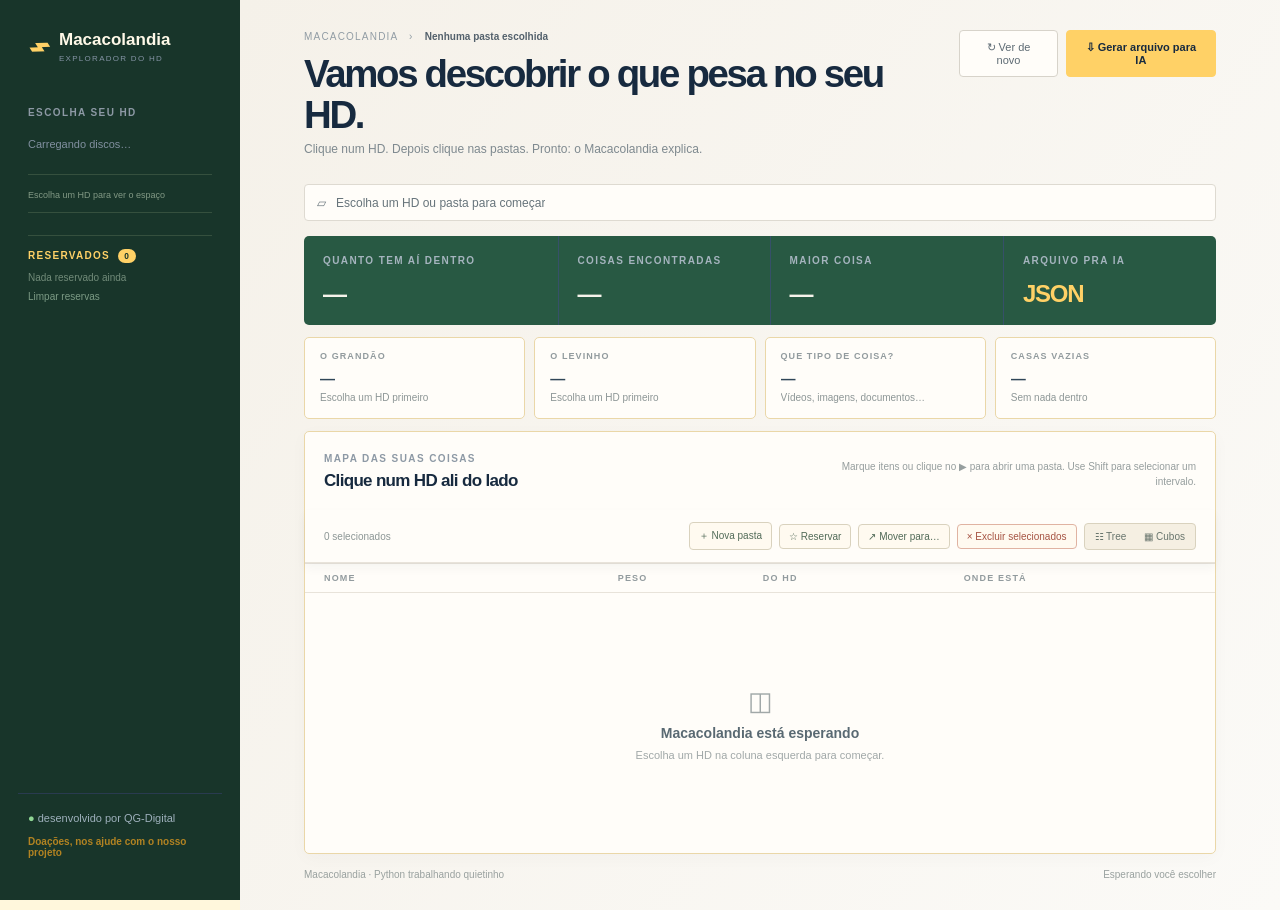
==== index.html @ 70b85501 "Atualiza Macacolandia" ====
<!doctype html><html lang="pt-BR"><head><meta charset="UTF-8"><meta name="viewport" content="width=device-width,initial-scale=1"><title>Macacolandia — Explorador do HD</title><link rel="stylesheet" href="desktop.css"><script src="https://sdk.mercadopago.com/js/v2"></script></head><body><div class="shell"><aside><div class="brand"><div class="mark">⌁</div><div><b>Macacolandia</b><small>EXPLORADOR DO HD</small></div></div><div class="eyebrow">ESCOLHA SEU HD</div><div id="drives" class="drives"><span class="muted">Carregando discos…</span></div><div id="diskInfo" class="disk-info"><small>Escolha um HD para ver o espaço</small></div><div class="reserved"><div class="reserved-title">RESERVADOS <small id="reservedCount">0</small></div><div id="reservedList" class="reserved-list"><small>Nada reservado ainda</small></div><button class="clear-reserved" onclick="clearReserved()">Limpar reservas</button></div><div class="aside-foot"><span>●</span> desenvolvido por QG-Digital<br><button class="donate-link" onclick="openDonation()">Doações, nos ajude com o nosso projeto</button></div></aside><main><header><div><div class="crumb">MACACOLANDIA　›　<b id="rootName">Nenhuma pasta escolhida</b></div><h1>Vamos descobrir o que pesa no seu HD.</h1><p class="sub">Clique num HD. Depois clique nas pastas. Pronto: o Macacolandia explica.</p></div><div class="actions"><button class="secondary" onclick="scanCurrent()">↻ Ver de novo</button><button class="primary" onclick="exportJson()">⇩ Gerar arquivo para IA</button></div></header><div class="path"><span>▱</span><span id="currentPath">Escolha um HD ou pasta para começar</span></div><div id="status" class="status hidden"></div><section class="summary"><div><label>QUANTO TEM AÍ DENTRO</label><strong id="total">—</strong></div><div><label>COISAS ENCONTRADAS</label><strong id="count">—</strong></div><div><label>MAIOR COISA</label><strong id="largest">—</strong></div><div><label>ARQUIVO PRA IA</label><strong class="json">JSON</strong></div></section><section id="insights" class="insights"><div><span>O GRANDÃO</span><b id="heaviest">—</b><small id="heavyText">Escolha um HD primeiro</small></div><div><span>O LEVINHO</span><b id="lightest">—</b><small id="lightText">Escolha um HD primeiro</small></div><div><span>QUE TIPO DE COISA?</span><b id="fileTypes">—</b><small id="typeText">Vídeos, imagens, documentos…</small></div><div><span>CASAS VAZIAS</span><b id="emptyFolders">—</b><small>Sem nada dentro</small></div></section><section class="panel tree-panel"><div class="panel-head"><div><label>MAPA DAS SUAS COISAS</label><h2 id="treeTitle">Clique num HD ali do lado</h2></div><div class="hint">Marque itens ou clique no ▶ para abrir uma pasta. Use Shift para selecionar um intervalo.</div></div><div class="file-actions"><span id="selectedText">0 selecionados</span><button onclick="createFolder()">＋ Nova pasta</button><button onclick="reserveSelected()">☆ Reservar</button><button onclick="moveSelected()">↗ Mover para…</button><button class="danger" onclick="deleteSelected()">× Excluir selecionados</button><div class="view-toggle" role="group" aria-label="Tipo de visão"><button id="viewTree" class="view-btn" onclick="setViewMode('tree')">☷ Tree</button><button id="viewCubes" class="view-btn" onclick="setViewMode('cubes')">▦ Cubos</button></div></div><div id="treeHead" class="tree-head"><span>NOME</span><span>PESO</span><span>DO HD</span><span>ONDE ESTÁ</span></div><div id="tree" class="tree"><div class="empty">◫<b>Macacolandia está esperando</b><span>Escolha um HD na coluna esquerda para começar.</span></div></div></section><footer><span>Macacolandia · Python trabalhando quietinho</span><span id="scanInfo">Esperando você escolher</span></footer></main></div><div id="preview" class="preview hidden"><div class="preview-box"><button class="close" onclick="closePreview()">×</button><span id="previewKind" class="eyebrow">PRÉVIA</span><h2 id="previewTitle">Arquivo</h2><div id="previewBody"></div></div></div><div id="folderModal" class="modal hidden" role="dialog" aria-modal="true" aria-labelledby="folderModalTitle"><div class="modal-box"><button class="close" onclick="closeFolderModal()">×</button><span class="eyebrow">NOVA PASTA</span><h2 id="folderModalTitle">Criar subpasta</h2><p id="folderModalText">Escolha um nome para a nova pasta.</p><label class="modal-label" for="folderName">Nome da pasta</label><input id="folderName" class="modal-input" type="text" maxlength="120" placeholder="Ex.: Projetos" autocomplete="off"><div class="modal-actions"><button class="secondary" onclick="closeFolderModal()">Cancelar</button><button class="primary" onclick="submitCreateFolder()">Criar pasta</button></div></div></div><div id="confirmModal" class="modal hidden" role="dialog" aria-modal="true" aria-labelledby="confirmModalTitle"><div class="modal-box"><button class="close" onclick="resolveConfirmation(false)">×</button><span id="confirmModalEyebrow" class="eyebrow">CONFIRMAÇÃO</span><h2 id="confirmModalTitle">Confirmar ação</h2><p id="confirmModalText"></p><div class="modal-actions"><button class="secondary" onclick="resolveConfirmation(false)">Cancelar</button><button id="confirmModalOk" class="primary" onclick="resolveConfirmation(true)">Confirmar</button></div></div></div><div id="donationModal" class="modal hidden" role="dialog" aria-modal="true" aria-labelledby="donationTitle"><div class="modal-box donation-box"><button class="close" onclick="closeDonation()">×</button><span class="eyebrow">APOIE O PROJETO</span><h2 id="donationTitle">Ajude o Macacolandia a continuar</h2><p class="donation-intro">Escolha um valor e um método. O pagamento é processado pelo servidor externo de pagamentos.</p><label class="modal-label" for="donationAmount">Valor da doação</label><div class="money-input"><span>R$</span><input id="donationAmount" class="modal-input" type="number" min="1" step="0.01" value="10.00"></div><div class="donation-tabs"><button id="donationPixTab" class="view-btn active" onclick="setDonationMethod('pix')">Pix</button><button id="donationCardTab" class="view-btn" onclick="setDonationMethod('card')">Cartão de crédito</button></div><div id="donationPixPanel"><button class="primary wide" onclick="generateDonationPix()">Gerar QR Code Pix</button><div id="pixResult" class="donation-result hidden"></div></div><div id="donationCardPanel" class="hidden"><form id="donation-card-form" class="donation-card-form"><div class="mp-card-field"><label>Número do cartão</label><div id="donation-card-number" class="mp-card-input"></div></div><div class="mp-card-row"><div class="mp-card-field"><label>Validade</label><div id="donation-card-expiration" class="mp-card-input"></div><small class="mp-card-helper">MM/AA</small></div><div class="mp-card-field"><label>CVV</label><div id="donation-card-cvv" class="mp-card-input"></div></div></div><div class="mp-card-field"><label>Nome impresso no cartão</label><input id="donation-card-name" class="modal-input" placeholder="Nome completo" autocomplete="cc-name"></div><div class="mp-card-field"><label>CPF ou CNPJ</label><input id="donation-card-document" class="modal-input" placeholder="Somente números" inputmode="numeric" autocomplete="off"></div><div class="mp-card-field"><label>E-mail para confirmação</label><input id="donation-card-email" class="modal-input" type="email" placeholder="seu@email.com" autocomplete="email"></div><div class="donation-technical-fields" aria-hidden="true"><select id="donation-card-issuer"><option value=""></option></select><select id="donation-card-installments"><option value="1">1x</option></select><select id="donation-card-identification-type"><option value="CPF">CPF</option><option value="CNPJ">CNPJ</option></select></div><p class="donation-note">Pagamento à vista em 1x. O cartão é tokenizado pelo Mercado Pago; o Macacolandia não salva número nem CVV.</p><button class="primary wide" type="submit">Pagar com cartão</button></form></div><div id="donationStatus" class="donation-status hidden"></div></div></div><script src="desktop.js"></script></body></html>
---- desktop.css ----
*{box-sizing:border-box}html{scroll-behavior:smooth}body{margin:0;background:#fff7dc;color:#172a3f;font-family:Verdana,Geneva,sans-serif;font-size:12px}button,input{font:inherit}.shell{display:flex;min-height:100vh;align-items:flex-start}aside{position:sticky;top:0;width:240px;flex:0 0 240px;height:100vh;max-height:100vh;overflow:auto;background:#18352a;color:#fff9e8;padding:27px 18px;display:flex;flex-direction:column;scrollbar-width:thin;scrollbar-color:#416a50 #18352a}.brand{display:flex;align-items:center;gap:11px;padding:0 10px 40px}.mark{font:700 34px Georgia;color:#ffd166;transform:rotate(-32deg)}.brand b{display:block;font:700 17px Verdana,Geneva,sans-serif}.brand small{color:#8594a5;font-size:8px;letter-spacing:.16em}.eyebrow,label{font-size:10px;letter-spacing:.14em;font-weight:700;color:#8d99a5}.eyebrow{padding:0 10px 10px}.drives{display:flex;flex-direction:column;gap:3px}.drive{border:0;background:transparent;color:#c4ced6;text-align:left;padding:11px 10px;border-radius:5px;display:flex;gap:10px;align-items:center;cursor:pointer;font-size:12px}.drive-loading,.drive-error{padding:12px 10px;color:#a9b8ad;font-size:11px;line-height:1.55;display:flex;gap:8px;align-items:flex-start}.drive-loading small{display:block;color:#738d7d;font-size:10px}.drive-error{display:block;color:#e5b79d}.drive-error button{display:block;margin-top:8px;border:1px solid #617562;background:transparent;color:#ffd166;padding:6px 8px;border-radius:4px;font-size:10px;cursor:pointer}.drive-error button:hover{background:#2f6d4d}.drive:hover,.drive.active{background:#2f6d4d;color:#fff}.drive.active{box-shadow:inset 3px 0 #ffd166}.drive b{display:block}.drive small{display:block;color:#8493a3;font-size:10px;margin-top:2px}.pick{margin:15px 10px;border:1px solid #506277;background:transparent;color:#e6ebed;padding:9px;border-radius:4px;cursor:pointer;font-size:11px}.disk-info{margin:14px 10px 0;padding:12px 0;border-top:1px solid #35503e;border-bottom:1px solid #35503e;color:#b9cbb9;font-size:10px}.disk-name{color:#ffd166;font-weight:700;overflow:hidden;text-overflow:ellipsis;white-space:nowrap}.banana-status{font-size:16px;margin:9px 0 8px;white-space:nowrap}.banana-status b{font-size:10px;color:#dbe9d7;margin-left:4px}.disk-grid{display:grid;grid-template-columns:repeat(3,1fr);gap:6px}.disk-grid b{display:block;color:#fff9e8;font-size:11px}.disk-grid small,.disk-info>small{display:block;color:#829985;font-size:9px;margin-top:3px}.disk-bar{height:4px;background:#294634;margin-top:9px}.disk-bar i{display:block;height:100%;background:#e07a5f}.risk{background:#fff0ec!important;box-shadow:inset 4px 0 #cf5c4c}.risk-badge{background:#cf5c4c;color:#fff;padding:3px 5px;border-radius:3px;font-size:8px;font-weight:700;letter-spacing:.04em;margin-left:5px;flex:none}.github-btn{border:1px solid #e1b1a5;background:#fff7f4;color:#a54d40;border-radius:3px;font-size:8px;padding:3px 5px;margin-left:3px;cursor:pointer}.github-btn:hover{background:#f9dcd4}.reserved{margin:22px 10px 0;border-top:1px solid #35503e;padding-top:14px}.reserved-title{color:#ffd166;font-size:10px;font-weight:700;letter-spacing:.13em}.reserved-title small{background:#ffd166;color:#18352a;border-radius:10px;padding:2px 6px;margin-left:4px}.reserved-list{margin-top:9px;max-height:180px;overflow:auto}.reserved-list>small{color:#718b79;font-size:10px}.reserved-item{display:flex;align-items:center;gap:6px;padding:7px 0;color:#d5e1d5;font-size:10px}.reserved-item b{min-width:0;overflow:hidden;text-overflow:ellipsis;white-space:nowrap;font-weight:500}.reserved-item button{margin-left:auto;background:transparent;border:0;color:#9cb49f;cursor:pointer}.clear-reserved{margin-top:7px;background:transparent;border:0;color:#7c9b85;font-size:10px;cursor:pointer;padding:0}.clear-reserved:hover{color:#ffd166}.pick:hover{border-color:#ffd166;color:#ffd166}.muted{padding:10px;color:#8190a0;font-size:11px}.aside-foot{margin-top:auto;border-top:1px solid #293b50;padding:15px 10px;color:#9eb0bc;font-size:11px;line-height:1.7}.aside-foot span{color:#8fd694}.aside-foot small{color:#66798e}main{flex:1;min-width:0;padding:30px 5vw;background:linear-gradient(125deg,#f5f1e9,#fbfaf7);min-height:100vh}header{display:flex;justify-content:space-between;gap:25px;align-items:flex-start}.crumb{color:#929da5;font-size:10px;letter-spacing:.12em}.crumb b{color:#53616c;letter-spacing:0}h1,h2,h3,strong{font-family:Verdana,Geneva,sans-serif}h1{font-size:clamp(27px,3vw,40px);letter-spacing:-.06em;line-height:1.06;margin:10px 0 7px}.sub{margin:0;color:#7e898f;font-size:12px}.actions{display:flex;gap:8px}.primary,.secondary{padding:10px 14px;border-radius:4px;border:1px solid #d7d3ca;font-size:11px;cursor:pointer}.primary{background:#ffd166;border-color:#ffd166;color:#172a3f;font-weight:700}.secondary{background:#fffdf9;color:#5d6a73}.primary:hover{background:#ffc85c}.path{height:37px;display:flex;align-items:center;gap:10px;background:#fffdf9;border:1px solid #dedad1;border-radius:4px;margin:28px 0 15px;padding:0 12px;color:#67747b;font-size:12px;white-space:nowrap;overflow:hidden}.path span:nth-child(2){overflow:hidden;text-overflow:ellipsis}.status{background:#e6f0ed;color:#3e6c66;border:1px solid #cbe0d9;padding:8px 11px;font-size:11px;margin-bottom:12px}.hidden{display:none!important}.status.error{background:#f8e8e1;color:#8c5045}.loader{width:22px;height:22px;border:2px solid #d9e1de;border-top-color:#c99125;border-radius:50%;animation:spin .8s linear infinite}.loader.mini{display:inline-block;width:12px;height:12px;border-width:2px;vertical-align:-2px}@keyframes spin{to{transform:rotate(360deg)}}.child-loading{padding:9px 19px;border-bottom:1px solid #eeeae3;color:#8c9698;font-size:11px;background:#fcfaf5}.child-empty{padding:8px 19px;color:#a0a7a6;font-size:10px;border-bottom:1px solid #eeeae3}.summary{display:grid;grid-template-columns:1.2fr 1fr 1.1fr 1fr;background:#285943;color:#f6f3eb;border-radius:5px;margin-bottom:12px}.summary>div{padding:17px 19px;border-right:1px solid #365069}.summary>div:last-child{border:0}.summary label{color:#a5b4be}.summary strong{display:block;font-size:24px;margin-top:13px;letter-spacing:-.05em}.summary .json{color:#ffd166}.panel{background:#fffdf9;border:1px solid #ead7a8;border-radius:5px;box-shadow:0 4px 18px #1a2b3b07}.tree-panel{overflow:hidden}.panel-head{display:flex;justify-content:space-between;align-items:flex-start;padding:19px}.panel-head h2{font-size:17px;letter-spacing:-.04em;margin:6px 0 0}.hint{font-size:10px;color:#969e9e;margin-top:9px;max-width:360px;text-align:right;line-height:1.45}.tree-head,.tree-row{display:grid;grid-template-columns:1.5fr .7fr 1fr 1.25fr;gap:15px;align-items:center}.tree-head{border-block:1px solid #e8e3da;padding:9px 19px;color:#929b9e;font-size:9px;letter-spacing:.13em;font-weight:700}.tree-row{width:100%;border:0;border-bottom:1px solid #eeeae3;background:transparent;padding:12px 19px;text-align:left;color:#54636e;font-size:11px;cursor:pointer}.tree-row.selected{background:#fff7db;box-shadow:inset 3px 0 #ffd166}.check{accent-color:#2f8a56;width:14px;height:14px;flex:none;cursor:pointer}.file-actions{display:flex;align-items:center;gap:7px;padding:0 19px 12px;border-bottom:1px solid #e8e3da;flex-wrap:wrap}.file-actions>span{margin-right:auto;color:#8c9695;font-size:10px}.file-actions button{border:1px solid #d9d2be;background:#fffaf0;color:#526b58;padding:6px 9px;border-radius:4px;font-size:10px;cursor:pointer}.file-actions button:hover{background:#fff0c2}.file-actions .danger{color:#a65443;border-color:#e0b3a2}.file-actions .danger:hover{background:#f9e2d9}.view-toggle{display:flex;gap:4px;border:1px solid #d9d2be;border-radius:4px;padding:3px;background:#f5efe2}.view-btn{border:0!important;background:transparent!important;color:#68756d!important;padding:4px 7px!important}.view-btn.active{background:#285943!important;color:#fff9e8!important}.tree-row:hover{background:#faf8f3}.tree-name{display:flex;gap:8px;align-items:center;min-width:0}.toggle{width:13px;color:#b28322;font-size:12px}.folder{color:#c99020}.tree-name b{white-space:nowrap;overflow:hidden;text-overflow:ellipsis;color:#304658}.size{font-weight:700;color:#3d5260}.usage{display:flex;align-items:center;gap:8px}.bar{height:5px;flex:1;background:#e8e2d8}.bar i{display:block;height:100%;background:#d2a13c}.usage small{width:34px;color:#8f989b}.path-cell{font-size:10px;color:#9ba2a2;white-space:nowrap;overflow:hidden;text-overflow:ellipsis}.empty{height:260px;display:flex;flex-direction:column;align-items:center;justify-content:center;gap:8px;color:#a1a8a8;font-size:26px}.empty b{font:600 14px Verdana,Geneva,sans-serif;color:#596972}.empty span{font-size:11px}.cube-grid{display:grid;grid-template-columns:repeat(auto-fill,minmax(205px,1fr));gap:12px;padding:16px;background:#fcfaf5}.cube-card{position:relative;min-height:154px;border:1px solid #ead7a8;border-radius:8px;background:#fffdf9;padding:15px;box-shadow:0 4px 10px #1a2b3b08;cursor:pointer;transition:transform .15s ease,box-shadow .15s ease,border-color .15s ease}.cube-card:hover{transform:translateY(-2px);box-shadow:0 8px 18px #1a2b3b16;border-color:#d2a13c}.cube-card.selected{background:#fff7db;border-color:#ffd166;box-shadow:inset 3px 0 #ffd166,0 5px 14px #d2a13c25}.cube-card .check{position:absolute;top:13px;right:13px}.cube-icon{font-size:27px;color:#c99020;margin-bottom:12px}.cube-title{display:block;max-width:calc(100% - 25px);font-weight:700;color:#304658;white-space:nowrap;overflow:hidden;text-overflow:ellipsis}.cube-meta{display:block;color:#8a9698;font-size:10px;margin-top:8px;line-height:1.5}.cube-bar{height:5px;background:#e8e2d8;margin-top:13px}.cube-bar i{display:block;height:100%;background:#d2a13c}.cube-open{position:absolute;right:12px;bottom:11px;color:#b28322;font-size:13px}.cube-children{grid-column:1/-1;display:grid;grid-template-columns:repeat(auto-fill,minmax(180px,1fr));gap:10px;margin:-3px 0 5px 18px;padding:10px 0 0 15px;border-left:2px solid #ead7a8}.cube-children .cube-card{min-height:135px}.cube-loading,.cube-empty{grid-column:1/-1;padding:12px;color:#8c9698;font-size:11px}.risk{background:#fff0ec!important;box-shadow:inset 4px 0 #cf5c4c}.risk-badge{background:#cf5c4c;color:#fff;padding:3px 5px;border-radius:3px;font-size:8px;font-weight:700;letter-spacing:.04em;margin-left:5px;flex:none}.github-btn{border:1px solid #e1b1a5;background:#fff7f4;color:#a54d40;border-radius:3px;font-size:8px;padding:3px 5px;margin-left:3px;cursor:pointer}.github-btn:hover{background:#f9dcd4}footer{display:flex;justify-content:space-between;padding-top:15px;color:#99a19f;font-size:10px}.insights{display:grid;grid-template-columns:repeat(4,1fr);gap:9px;margin-bottom:12px}.insights>div{background:#fffdf9;border:1px solid #ead7a8;border-radius:5px;padding:13px 15px;min-height:82px}.insights span{display:block;color:#929b9e;font-size:9px;letter-spacing:.12em;font-weight:700}.insights b{display:block;font:600 15px Verdana,Geneva,sans-serif;color:#304658;margin-top:9px;white-space:nowrap;overflow:hidden;text-overflow:ellipsis}.insights small{display:block;color:#8d9696;font-size:10px;margin-top:5px;white-space:nowrap;overflow:hidden;text-overflow:ellipsis}.preview{position:fixed;inset:0;background:#18352acc;display:flex;align-items:center;justify-content:center;padding:25px;z-index:10}.preview-box{position:relative;background:#fffdf9;border-radius:6px;max-width:780px;max-height:85vh;overflow:auto;padding:24px;min-width:420px;box-shadow:0 18px 55px #0d1a2b66}.preview-box h2{font-size:20px;margin:7px 0 18px}.preview-box img,.preview-box video{display:block;max-width:700px;max-height:58vh;margin:auto;border-radius:3px;background:#ecedea}.preview-box audio{width:100%;min-width:360px}.close{position:absolute;top:12px;right:14px;border:0;background:transparent;font-size:23px;color:#68747b;cursor:pointer}.preview-note{color:#7d898d;font-size:12px;background:#f2efe8;padding:14px}@media(max-width:800px){aside{width:195px;flex-basis:195px}main{padding-inline:22px}.summary{grid-template-columns:1fr 1fr}.summary>div:nth-child(2){border:0}.summary>div{padding:14px}.actions{flex-direction:column}.tree-head,.tree-row{grid-template-columns:1.5fr .7fr 1fr}.tree-head span:last-child,.path-cell{display:none}}@media(max-width:600px){.shell{display:block}aside{position:relative;top:auto;width:100%;height:auto;max-height:none;padding:15px 18px;display:block}.brand{padding:0}.eyebrow,.drives,.pick,.aside-foot{display:none}main{padding:22px 15px}header{display:block}.actions{margin-top:16px;flex-direction:row;justify-content:flex-end}.summary{grid-template-columns:1fr 1fr}.summary strong{font-size:19px}.summary>div{border:0}.tree-head,.tree-row{grid-template-columns:1.4fr .75fr 1fr;padding-inline:12px}.tree-head{padding-inline:12px}.tree-head span:nth-child(4){display:none}.tree-row .path-cell{display:none}.file-actions{padding-inline:12px}.file-actions>span{width:100%;margin-right:0}.view-toggle{margin-left:auto}.panel-head{display:block;padding:14px}.hint{text-align:left;margin-top:10px}.cube-grid{grid-template-columns:1fr;padding:12px}.cube-children{margin-left:8px}.preview-box{min-width:0;width:100%}footer{line-height:1.6;display:block}}

.modal{position:fixed;inset:0;z-index:20;display:flex;align-items:center;justify-content:center;padding:24px;background:#18352acc}.modal-box{position:relative;width:min(460px,100%);padding:28px;background:#fffdf9;border:1px solid #ead7a8;border-radius:8px;box-shadow:0 18px 55px #0d1a2b66}.modal-box h2{margin:7px 0 9px;font-size:21px;color:#304658}.modal-box p{margin:0 0 20px;color:#7d898d;font-size:11px;line-height:1.55}.modal-label{display:block;margin:0 0 7px;color:#53616c;font-size:10px;letter-spacing:.08em}.modal-input{width:100%;height:40px;padding:0 11px;border:1px solid #d9d2be;border-radius:5px;background:#fffaf0;color:#304658;outline:0}.modal-input:focus{border-color:#c99020;box-shadow:0 0 0 3px #ffd16644}.modal-actions{display:flex;justify-content:flex-end;gap:8px;margin-top:22px}.text-preview{max-width:700px;max-height:58vh;overflow:auto;margin:0;padding:16px;border:1px solid #e8e3da;border-radius:5px;background:#182a2a;color:#e8f1e8;font:12px/1.6 Consolas,Monaco,'Courier New',monospace;white-space:pre-wrap;overflow-wrap:anywhere}.text-preview code{font:inherit;color:inherit}@media(max-width:600px){.modal{padding:15px}.modal-box{padding:22px}.text-preview{max-height:62vh;font-size:11px}}

/* Na visão Cubos, cada item expandido ocupa um cartão próprio no mesmo grid. */
.cube-card-wrap{display:contents}.cube-children{display:contents;margin:0;padding:0;border:0}.cube-children .cube-card{min-height:154px}.cube-loading,.cube-empty{grid-column:1/-1;padding:14px 6px;margin:0;color:#8c9698;font-size:11px}

.cube-thumb{display:block;width:100%;height:82px;object-fit:cover;border-radius:5px;background:#eef0e9;margin-bottom:12px}.cube-thumb.thumb-failed{display:none}.cube-card:has(.cube-thumb){padding-top:10px}.cube-card:has(.cube-thumb) .cube-title{margin-top:0}

/* Ações sempre acessíveis durante a rolagem e destinos destacados no arrastar. */
.tree-panel{overflow:visible}.file-actions{position:sticky;top:0;z-index:8;background:#fffdf9;padding-top:12px;box-shadow:0 5px 10px #1a2b3b0b}.tree-row.drag-over,.cube-card.drag-over,.reserved-item.drag-over{background:#e7f2e8!important;outline:2px dashed #4e9560;outline-offset:-2px}.tree-row[draggable="true"],.cube-card[draggable="true"],.reserved-item[draggable="true"]{cursor:grab}.tree-row[draggable="true"]:active,.cube-card[draggable="true"]:active,.reserved-item[draggable="true"]:active{cursor:grabbing}.reserved-folder{border-radius:4px;padding-inline:5px}.reserved-folder.drag-over{color:#fff9e8;background:#2f6d4d!important}
@media(max-width:600px){.file-actions{top:0}}

.modal .danger{background:#cf5c4c;border-color:#cf5c4c;color:#fff}.modal .danger:hover{background:#b94c3d}

.donate-link{display:block;border:0;background:transparent;color:#b28322;font:600 10px Verdana,Geneva,sans-serif;text-align:left;padding:8px 0 0;cursor:pointer}.donate-link:hover{text-decoration:underline;color:#8d6616}.donation-box{width:min(520px,100%);max-height:88vh;overflow:auto}.donation-intro,.donation-note{color:#718087;font-size:11px;line-height:1.6}.donation-tabs{display:flex;gap:8px;margin:18px 0 14px}.donation-tabs .view-btn{flex:1}.money-input{display:flex;align-items:center;gap:8px}.money-input>span{font-weight:700;color:#304658}.money-input .modal-input{flex:1}.wide{width:100%;margin-top:12px}.donation-result{display:flex;flex-direction:column;align-items:center;gap:9px;margin-top:16px;padding:14px;background:#f3f6ef;border:1px solid #cfdcc7;border-radius:6px;color:#46644a;font-size:11px;text-align:center}.pix-qr{width:190px;height:190px;object-fit:contain;background:white;padding:8px;border-radius:4px}.donation-result textarea{width:100%;min-height:72px;resize:vertical;border:1px solid #d8dfd5;border-radius:4px;padding:8px;color:#536269;background:#fff;font:10px monospace}.donation-status{margin-top:12px;padding:9px 11px;border-radius:4px;background:#edf4e9;color:#4c704f;font-size:11px}.donation-status.error{background:#fff0ec;color:#a64d40}.empty-folder{animation:empty-folder-glow 1.8s ease-in-out infinite alternate}.cube-card.empty-folder{border-color:#e5b849;box-shadow:0 0 0 2px #f4d77c55,0 7px 18px #d2a13c45}.tree-row.empty-folder{background:#fff8dc;box-shadow:inset 4px 0 #e5b849,0 0 12px #e5b84933}@keyframes empty-folder-glow{from{filter:brightness(1)}to{filter:brightness(1.07)}}

.donation-card-form{display:flex;flex-direction:column;gap:10px}.donation-card-form .mp-card-field{display:flex;flex-direction:column;gap:5px}.donation-card-form .mp-card-field label{color:#596972;font-size:10px;font-weight:700}.donation-card-form .mp-card-input,.donation-card-form input.modal-input{min-height:40px;border:1px solid #d8dfd5;border-radius:4px;background:#fff;padding:10px;color:#304658;font:12px Verdana,Geneva,sans-serif;box-sizing:border-box}.donation-card-form .mp-card-input{padding:0;display:flex;align-items:center}.donation-card-form .mp-card-row{display:grid;grid-template-columns:1fr 1fr;gap:10px}.donation-card-form .mp-card-helper{color:#899395;font-size:9px}.donation-technical-fields{position:absolute;width:1px;height:1px;overflow:hidden;opacity:0;pointer-events:none}.donation-card-form input:focus{outline:2px solid #e5c56b;outline-offset:1px}@media(max-width:600px){.donation-card-form .mp-card-row{grid-template-columns:1fr}}

/* Checkout compacto: os campos não ocupam espaço excessivo no modal. */
.donation-box{width:min(440px,calc(100vw - 34px))}.donation-card-form{max-width:360px;margin:0 auto}.donation-card-form .mp-card-input{height:34px;min-height:34px}.donation-card-form .mp-card-number-field,.donation-card-form .mp-card-number-field .mp-card-input{max-width:300px}.donation-card-form .mp-card-row{grid-template-columns:150px 96px;max-width:260px}.donation-card-form .mp-card-row .mp-card-input{width:100%}.donation-card-form input.modal-input{min-height:36px;padding:8px;font-size:11px}
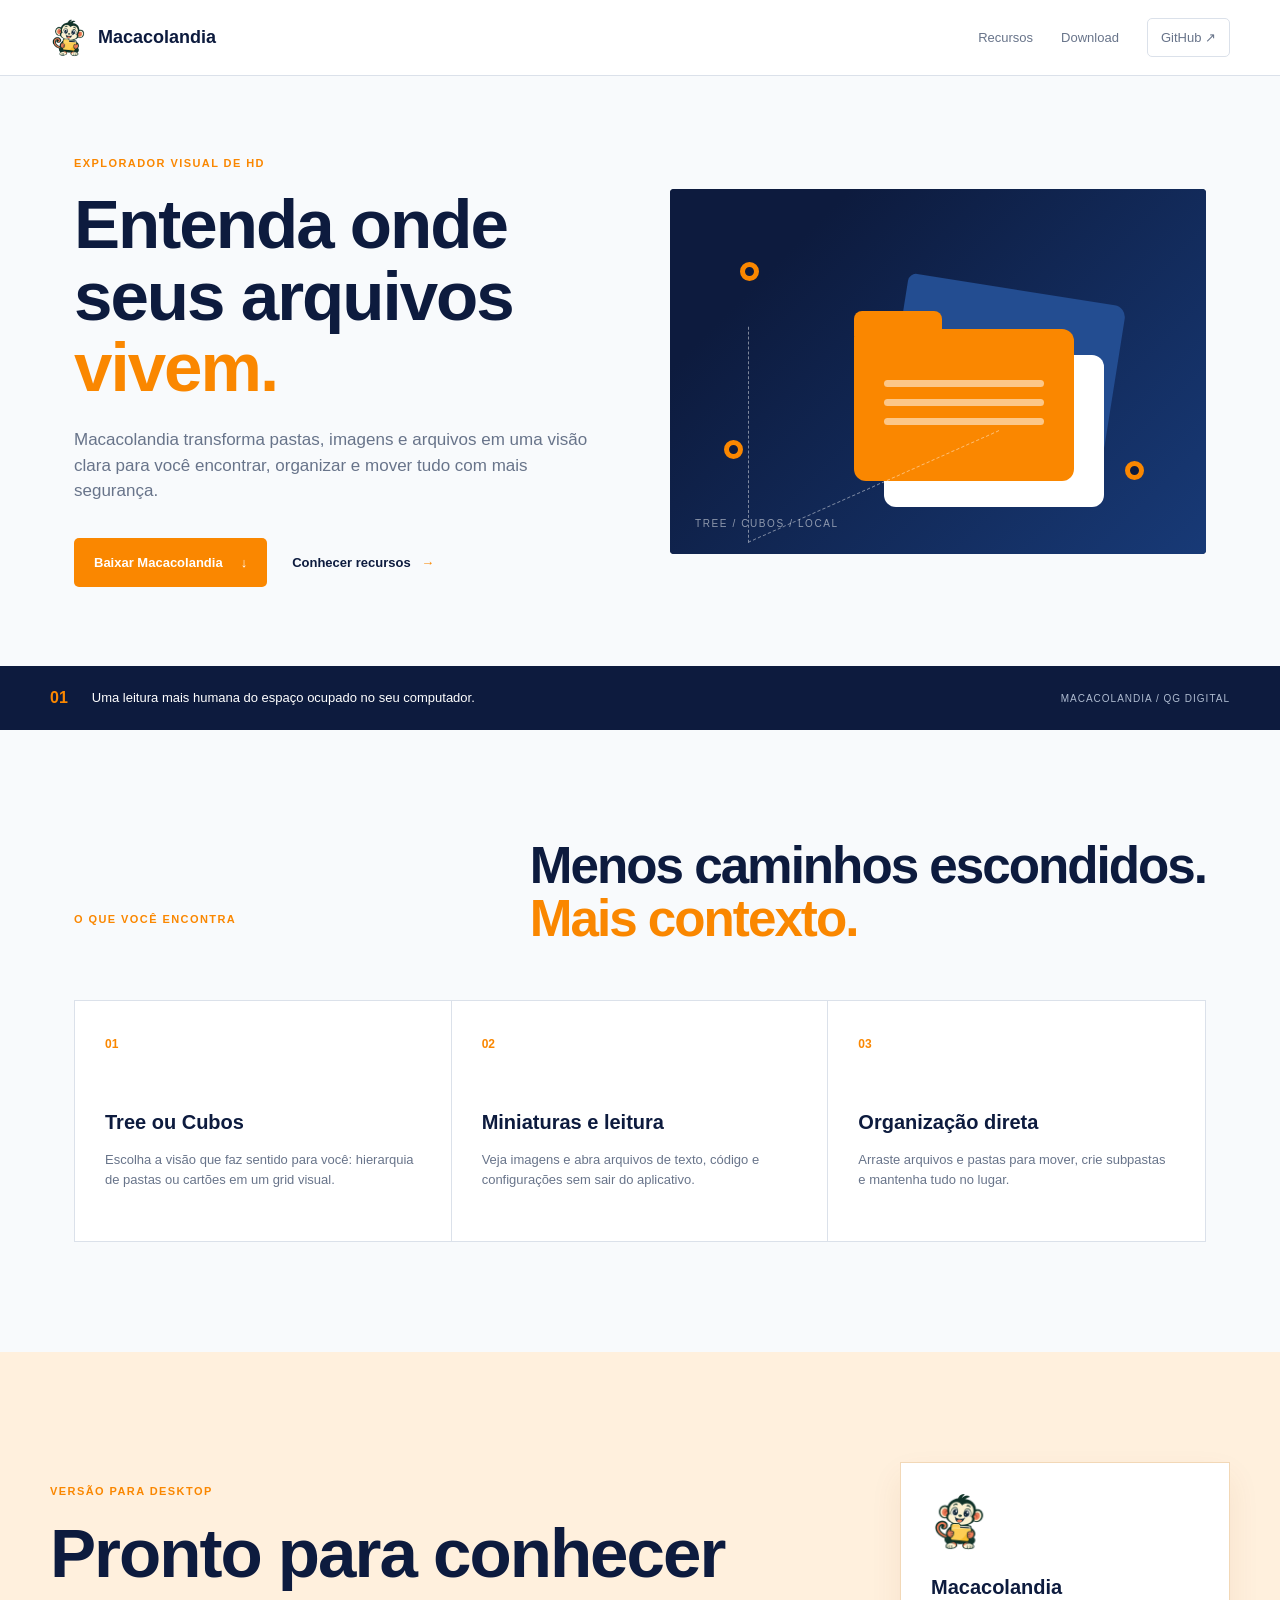
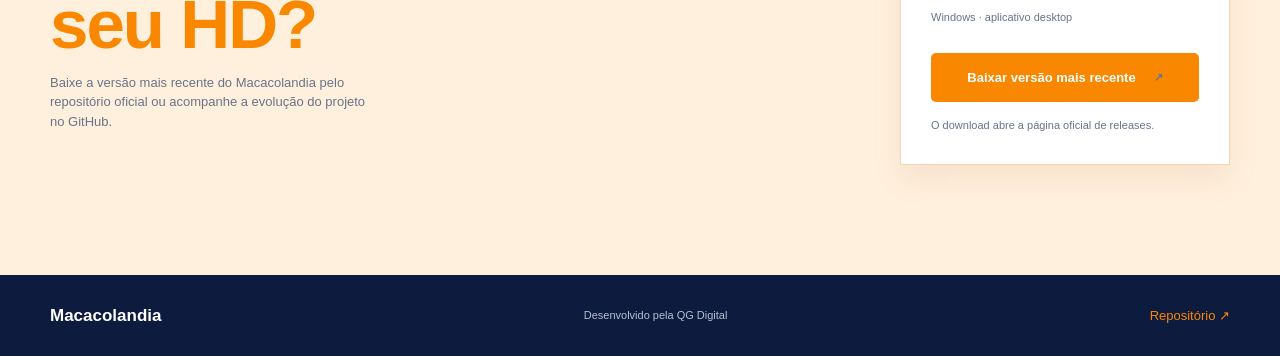
==== commit 81a59c4c: "Publica landing page e download" ====
--- a/index.html
+++ b/index.html
@@ -1 +1,38 @@
-<!doctype html><html lang="pt-BR"><head><meta charset="UTF-8"><meta name="viewport" content="width=device-width,initial-scale=1"><title>Macacolandia — Explorador do HD</title><link rel="stylesheet" href="desktop.css"><script src="https://sdk.mercadopago.com/js/v2"></script></head><body><div class="shell"><aside><div class="brand"><div class="mark">⌁</div><div><b>Macacolandia</b><small>EXPLORADOR DO HD</small></div></div><div class="eyebrow">ESCOLHA SEU HD</div><div id="drives" class="drives"><span class="muted">Carregando discos…</span></div><div id="diskInfo" class="disk-info"><small>Escolha um HD para ver o espaço</small></div><div class="reserved"><div class="reserved-title">RESERVADOS <small id="reservedCount">0</small></div><div id="reservedList" class="reserved-list"><small>Nada reservado ainda</small></div><button class="clear-reserved" onclick="clearReserved()">Limpar reservas</button></div><div class="aside-foot"><span>●</span> desenvolvido por QG-Digital<br><button class="donate-link" onclick="openDonation()">Doações, nos ajude com o nosso projeto</button></div></aside><main><header><div><div class="crumb">MACACOLANDIA　›　<b id="rootName">Nenhuma pasta escolhida</b></div><h1>Vamos descobrir o que pesa no seu HD.</h1><p class="sub">Clique num HD. Depois clique nas pastas. Pronto: o Macacolandia explica.</p></div><div class="actions"><button class="secondary" onclick="scanCurrent()">↻ Ver de novo</button><button class="primary" onclick="exportJson()">⇩ Gerar arquivo para IA</button></div></header><div class="path"><span>▱</span><span id="currentPath">Escolha um HD ou pasta para começar</span></div><div id="status" class="status hidden"></div><section class="summary"><div><label>QUANTO TEM AÍ DENTRO</label><strong id="total">—</strong></div><div><label>COISAS ENCONTRADAS</label><strong id="count">—</strong></div><div><label>MAIOR COISA</label><strong id="largest">—</strong></div><div><label>ARQUIVO PRA IA</label><strong class="json">JSON</strong></div></section><section id="insights" class="insights"><div><span>O GRANDÃO</span><b id="heaviest">—</b><small id="heavyText">Escolha um HD primeiro</small></div><div><span>O LEVINHO</span><b id="lightest">—</b><small id="lightText">Escolha um HD primeiro</small></div><div><span>QUE TIPO DE COISA?</span><b id="fileTypes">—</b><small id="typeText">Vídeos, imagens, documentos…</small></div><div><span>CASAS VAZIAS</span><b id="emptyFolders">—</b><small>Sem nada dentro</small></div></section><section class="panel tree-panel"><div class="panel-head"><div><label>MAPA DAS SUAS COISAS</label><h2 id="treeTitle">Clique num HD ali do lado</h2></div><div class="hint">Marque itens ou clique no ▶ para abrir uma pasta. Use Shift para selecionar um intervalo.</div></div><div class="file-actions"><span id="selectedText">0 selecionados</span><button onclick="createFolder()">＋ Nova pasta</button><button onclick="reserveSelected()">☆ Reservar</button><button onclick="moveSelected()">↗ Mover para…</button><button class="danger" onclick="deleteSelected()">× Excluir selecionados</button><div class="view-toggle" role="group" aria-label="Tipo de visão"><button id="viewTree" class="view-btn" onclick="setViewMode('tree')">☷ Tree</button><button id="viewCubes" class="view-btn" onclick="setViewMode('cubes')">▦ Cubos</button></div></div><div id="treeHead" class="tree-head"><span>NOME</span><span>PESO</span><span>DO HD</span><span>ONDE ESTÁ</span></div><div id="tree" class="tree"><div class="empty">◫<b>Macacolandia está esperando</b><span>Escolha um HD na coluna esquerda para começar.</span></div></div></section><footer><span>Macacolandia · Python trabalhando quietinho</span><span id="scanInfo">Esperando você escolher</span></footer></main></div><div id="preview" class="preview hidden"><div class="preview-box"><button class="close" onclick="closePreview()">×</button><span id="previewKind" class="eyebrow">PRÉVIA</span><h2 id="previewTitle">Arquivo</h2><div id="previewBody"></div></div></div><div id="folderModal" class="modal hidden" role="dialog" aria-modal="true" aria-labelledby="folderModalTitle"><div class="modal-box"><button class="close" onclick="closeFolderModal()">×</button><span class="eyebrow">NOVA PASTA</span><h2 id="folderModalTitle">Criar subpasta</h2><p id="folderModalText">Escolha um nome para a nova pasta.</p><label class="modal-label" for="folderName">Nome da pasta</label><input id="folderName" class="modal-input" type="text" maxlength="120" placeholder="Ex.: Projetos" autocomplete="off"><div class="modal-actions"><button class="secondary" onclick="closeFolderModal()">Cancelar</button><button class="primary" onclick="submitCreateFolder()">Criar pasta</button></div></div></div><div id="confirmModal" class="modal hidden" role="dialog" aria-modal="true" aria-labelledby="confirmModalTitle"><div class="modal-box"><button class="close" onclick="resolveConfirmation(false)">×</button><span id="confirmModalEyebrow" class="eyebrow">CONFIRMAÇÃO</span><h2 id="confirmModalTitle">Confirmar ação</h2><p id="confirmModalText"></p><div class="modal-actions"><button class="secondary" onclick="resolveConfirmation(false)">Cancelar</button><button id="confirmModalOk" class="primary" onclick="resolveConfirmation(true)">Confirmar</button></div></div></div><div id="donationModal" class="modal hidden" role="dialog" aria-modal="true" aria-labelledby="donationTitle"><div class="modal-box donation-box"><button class="close" onclick="closeDonation()">×</button><span class="eyebrow">APOIE O PROJETO</span><h2 id="donationTitle">Ajude o Macacolandia a continuar</h2><p class="donation-intro">Escolha um valor e um método. O pagamento é processado pelo servidor externo de pagamentos.</p><label class="modal-label" for="donationAmount">Valor da doação</label><div class="money-input"><span>R$</span><input id="donationAmount" class="modal-input" type="number" min="1" step="0.01" value="10.00"></div><div class="donation-tabs"><button id="donationPixTab" class="view-btn active" onclick="setDonationMethod('pix')">Pix</button><button id="donationCardTab" class="view-btn" onclick="setDonationMethod('card')">Cartão de crédito</button></div><div id="donationPixPanel"><button class="primary wide" onclick="generateDonationPix()">Gerar QR Code Pix</button><div id="pixResult" class="donation-result hidden"></div></div><div id="donationCardPanel" class="hidden"><form id="donation-card-form" class="donation-card-form"><div class="mp-card-field"><label>Número do cartão</label><div id="donation-card-number" class="mp-card-input"></div></div><div class="mp-card-row"><div class="mp-card-field"><label>Validade</label><div id="donation-card-expiration" class="mp-card-input"></div><small class="mp-card-helper">MM/AA</small></div><div class="mp-card-field"><label>CVV</label><div id="donation-card-cvv" class="mp-card-input"></div></div></div><div class="mp-card-field"><label>Nome impresso no cartão</label><input id="donation-card-name" class="modal-input" placeholder="Nome completo" autocomplete="cc-name"></div><div class="mp-card-field"><label>CPF ou CNPJ</label><input id="donation-card-document" class="modal-input" placeholder="Somente números" inputmode="numeric" autocomplete="off"></div><div class="mp-card-field"><label>E-mail para confirmação</label><input id="donation-card-email" class="modal-input" type="email" placeholder="seu@email.com" autocomplete="email"></div><div class="donation-technical-fields" aria-hidden="true"><select id="donation-card-issuer"><option value=""></option></select><select id="donation-card-installments"><option value="1">1x</option></select><select id="donation-card-identification-type"><option value="CPF">CPF</option><option value="CNPJ">CNPJ</option></select></div><p class="donation-note">Pagamento à vista em 1x. O cartão é tokenizado pelo Mercado Pago; o Macacolandia não salva número nem CVV.</p><button class="primary wide" type="submit">Pagar com cartão</button></form></div><div id="donationStatus" class="donation-status hidden"></div></div></div><script src="desktop.js"></script></body></html>
+<!doctype html>
+<html lang="pt-BR">
+<head>
+  <meta charset="UTF-8">
+  <meta name="viewport" content="width=device-width, initial-scale=1.0">
+  <meta name="description" content="Macacolandia: um explorador visual para organizar arquivos e pastas do seu HD.">
+  <title>Macacolandia — Explorador visual de arquivos</title>
+  <link rel="stylesheet" href="./style.css">
+  <link rel="icon" type="image/x-icon" href="./macacolandia-logo.ico">
+</head>
+<body>
+  <header class="topbar">
+    <a class="brand" href="#inicio" aria-label="Macacolandia início"><img class="brand-logo" src="./macacolandia-logo.png" alt=""><span>Macacolandia</span></a>
+    <nav aria-label="Navegação principal"><a href="#recursos">Recursos</a><a href="#download">Download</a><a class="nav-button" href="https://github.com/QG-Digital/Macacolandia" target="_blank" rel="noreferrer">GitHub ↗</a></nav>
+  </header>
+
+  <main id="inicio">
+    <section class="hero">
+      <div class="hero-copy">
+        <p class="eyebrow">EXPLORADOR VISUAL DE HD</p>
+        <h1>Entenda onde seus arquivos <em>vivem.</em></h1>
+        <p class="intro">Macacolandia transforma pastas, imagens e arquivos em uma visão clara para você encontrar, organizar e mover tudo com mais segurança.</p>
+        <div class="hero-actions"><a class="button primary" href="#download">Baixar Macacolandia <span>↓</span></a><a class="text-link" href="#recursos">Conhecer recursos <span>→</span></a></div>
+      </div>
+      <div class="hero-art" aria-hidden="true"><div class="folder folder-back"></div><div class="folder folder-main"><span class="folder-tab"></span><div class="folder-lines"><i></i><i></i><i></i></div></div><div class="node node-one"></div><div class="node node-two"></div><div class="node node-three"></div><div class="art-caption">TREE / CUBOS / LOCAL</div></div>
+    </section>
+
+    <section class="quick-note"><span>01</span><p>Uma leitura mais humana do espaço ocupado no seu computador.</p><span>MACACOLANDIA / QG DIGITAL</span></section>
+
+    <section id="recursos" class="features section-wrap"><div class="section-heading"><p class="eyebrow">O QUE VOCÊ ENCONTRA</p><h2>Menos caminhos escondidos.<br><em>Mais contexto.</em></h2></div><div class="feature-grid"><article><span class="feature-number">01</span><h3>Tree ou Cubos</h3><p>Escolha a visão que faz sentido para você: hierarquia de pastas ou cartões em um grid visual.</p></article><article><span class="feature-number">02</span><h3>Miniaturas e leitura</h3><p>Veja imagens e abra arquivos de texto, código e configurações sem sair do aplicativo.</p></article><article><span class="feature-number">03</span><h3>Organização direta</h3><p>Arraste arquivos e pastas para mover, crie subpastas e mantenha tudo no lugar.</p></article></div></section>
+
+    <section id="download" class="download section-wrap"><div><p class="eyebrow">VERSÃO PARA DESKTOP</p><h2>Pronto para conhecer<br><em>seu HD?</em></h2><p class="download-copy">Baixe a versão mais recente do Macacolandia pelo repositório oficial ou acompanhe a evolução do projeto no GitHub.</p></div><div class="download-card"><img class="download-icon" src="./macacolandia-logo.png" alt=""><strong>Macacolandia</strong><span>Windows · aplicativo desktop</span><a class="button primary full" href="https://github.com/QG-Digital/Macacolandia/releases/latest" target="_blank" rel="noreferrer">Baixar versão mais recente <span>↗</span></a><small>O download abre a página oficial de releases.</small></div></section>
+  </main>
+
+  <footer><span class="brand-footer">Macacolandia</span><span>Desenvolvido pela QG Digital</span><a href="https://github.com/QG-Digital/Macacolandia" target="_blank" rel="noreferrer">Repositório ↗</a></footer>
+  <script src="./script.js"></script>
+</body>
+</html>
--- a/style.css
+++ b/style.css
@@ -0,0 +1,4 @@
+/* Macacolandia site · landing page simples para download. Paleta: azul-marinho, laranja e branco. */
+:root{--navy:#0d1b3e;--navy-2:#152b58;--orange:#fa8700;--orange-soft:#fff0dd;--ink:#111d35;--muted:#68748a;--line:#dbe1ea;--white:#fff;--max:1180px}*{box-sizing:border-box}html{scroll-behavior:smooth}body{margin:0;background:#f8fafc;color:var(--ink);font-family:Verdana,Arial,sans-serif;line-height:1.5}.topbar{height:76px;display:flex;align-items:center;justify-content:space-between;padding:0 max(24px,calc((100% - var(--max))/2));background:var(--white);border-bottom:1px solid var(--line);position:sticky;top:0;z-index:5}.brand,.topbar nav,footer{display:flex;align-items:center}.brand{gap:10px;text-decoration:none;color:var(--navy);font-weight:700;font-size:18px}.brand-mark,.download-icon{display:grid;place-items:center;background:var(--orange);color:#fff;font-weight:800}.brand-mark{width:32px;height:32px;border-radius:8px}.topbar nav{gap:28px}.topbar nav a,footer a{color:var(--muted);font-size:13px;text-decoration:none}.topbar nav a:hover,footer a:hover{color:var(--orange)}.nav-button{border:1px solid var(--line);padding:9px 13px;border-radius:5px}.hero{max-width:var(--max);min-height:590px;margin:0 auto;display:grid;grid-template-columns:1fr 1fr;gap:60px;align-items:center;padding:75px 24px}.eyebrow{margin:0 0 18px;color:var(--orange);font-size:11px;font-weight:700;letter-spacing:.13em}.hero h1,.section-heading h2,.download h2{margin:0;color:var(--navy);font-size:clamp(42px,5.4vw,72px);letter-spacing:-2px;line-height:1.03}.hero h1 em,.section-heading h2 em,.download h2 em{font-style:normal;color:var(--orange)}.intro{max-width:535px;margin:24px 0 0;color:var(--muted);font-size:17px}.hero-actions{display:flex;align-items:center;gap:25px;margin-top:34px}.button{display:inline-flex;align-items:center;justify-content:center;gap:18px;padding:15px 20px;border-radius:5px;text-decoration:none;font-weight:700;font-size:13px;transition:transform .18s,box-shadow .18s}.button:hover{transform:translateY(-2px);box-shadow:0 8px 20px #0d1b3e20}.primary{background:var(--orange);color:#fff}.text-link{color:var(--navy);font-weight:700;font-size:13px;text-decoration:none}.text-link span{color:var(--orange);margin-left:7px}.hero-art{min-height:365px;position:relative;background:var(--navy);overflow:hidden;border-radius:4px}.hero-art:before{content:"";position:absolute;inset:0;background:linear-gradient(135deg,#0d1b3e 20%,#183b79);opacity:.96}.folder{position:absolute;width:220px;height:152px;border-radius:8px 12px 12px 12px}.folder-back{background:#234d91;right:90px;top:100px;transform:rotate(9deg)}.folder-main{background:var(--orange);right:132px;top:140px;box-shadow:30px 26px 0 #fff}.folder-tab{position:absolute;width:88px;height:25px;left:0;top:-18px;background:var(--orange);border-radius:8px 8px 0 0}.folder-lines{display:grid;gap:12px;margin:51px 30px}.folder-lines i{display:block;height:7px;background:#fff8;border-radius:9px}.node{position:absolute;width:19px;height:19px;border:5px solid var(--orange);background:var(--navy);border-radius:50%}.node-one{top:73px;left:70px}.node-two{right:62px;bottom:74px}.node-three{left:54px;bottom:95px}.hero-art:after{content:"";position:absolute;left:78px;top:82px;width:250px;height:215px;border-left:1px dashed #fff7;border-bottom:1px dashed #fff7;transform:skewY(-24deg)}.art-caption{position:absolute;left:25px;bottom:23px;color:#fff8;font-size:10px;letter-spacing:.16em}.quick-note{display:flex;align-items:center;gap:24px;padding:20px max(24px,calc((100% - var(--max))/2));background:var(--navy);color:#fff}.quick-note span:first-child{color:var(--orange);font-weight:700}.quick-note p{margin:0;flex:1;font-size:13px}.quick-note span:last-child{font-size:10px;letter-spacing:.1em;color:#aebbd0}.section-wrap{max-width:var(--max);margin:0 auto;padding:110px 24px}.section-heading{display:flex;justify-content:space-between;align-items:end;margin-bottom:55px}.section-heading h2{font-size:clamp(33px,4vw,52px)}.feature-grid{display:grid;grid-template-columns:repeat(3,1fr);border:1px solid var(--line);background:#fff}.feature-grid article{min-height:240px;padding:30px;border-right:1px solid var(--line)}.feature-grid article:last-child{border-right:0}.feature-number{color:var(--orange);font-size:12px;font-weight:700}.feature-grid h3{margin:52px 0 12px;color:var(--navy);font-size:20px}.feature-grid p,.download-copy{color:var(--muted);font-size:13px;max-width:320px}.download{display:grid;grid-template-columns:1fr 330px;align-items:center;gap:75px;background:var(--orange-soft);max-width:none;padding-left:max(24px,calc((100% - var(--max))/2));padding-right:max(24px,calc((100% - var(--max))/2))}.download-card{background:#fff;border:1px solid #f2d8b7;padding:30px;display:flex;flex-direction:column;align-items:flex-start;gap:7px;box-shadow:0 15px 30px #8d4c1715}.download-icon{width:45px;height:45px;border-radius:10px;margin-bottom:14px}.download-card strong{font-size:20px;color:var(--navy)}.download-card span,.download-card small{font-size:11px;color:var(--muted)}.download-card .full{width:100%;margin-top:20px}.download-card small{margin-top:8px}footer{justify-content:space-between;gap:25px;padding:28px max(24px,calc((100% - var(--max))/2));background:var(--navy);color:#b7c1d2;font-size:11px}.brand-footer{font-weight:700;color:#fff;font-size:17px}footer a{color:var(--orange)}@media(max-width:760px){.topbar{height:auto;min-height:70px;align-items:flex-start;padding-top:16px;padding-bottom:16px}.topbar nav{gap:12px;flex-wrap:wrap;justify-content:flex-end}.topbar nav a:not(.nav-button){display:none}.hero{grid-template-columns:1fr;min-height:auto;padding-top:60px}.hero-art{min-height:310px}.section-heading{display:block}.feature-grid,.download{grid-template-columns:1fr}.feature-grid article{border-right:0;border-bottom:1px solid var(--line)}.feature-grid article:last-child{border-bottom:0}.download{gap:40px;padding-top:75px;padding-bottom:75px}.quick-note{align-items:flex-start;flex-wrap:wrap}.quick-note p{flex-basis:70%}footer{flex-wrap:wrap}}
+
+.brand-logo{width:38px;height:38px;object-fit:contain;border-radius:9px}.download-icon{width:58px;height:58px;object-fit:contain;border-radius:12px;background:transparent}.brand{min-width:0}.brand span{white-space:nowrap}
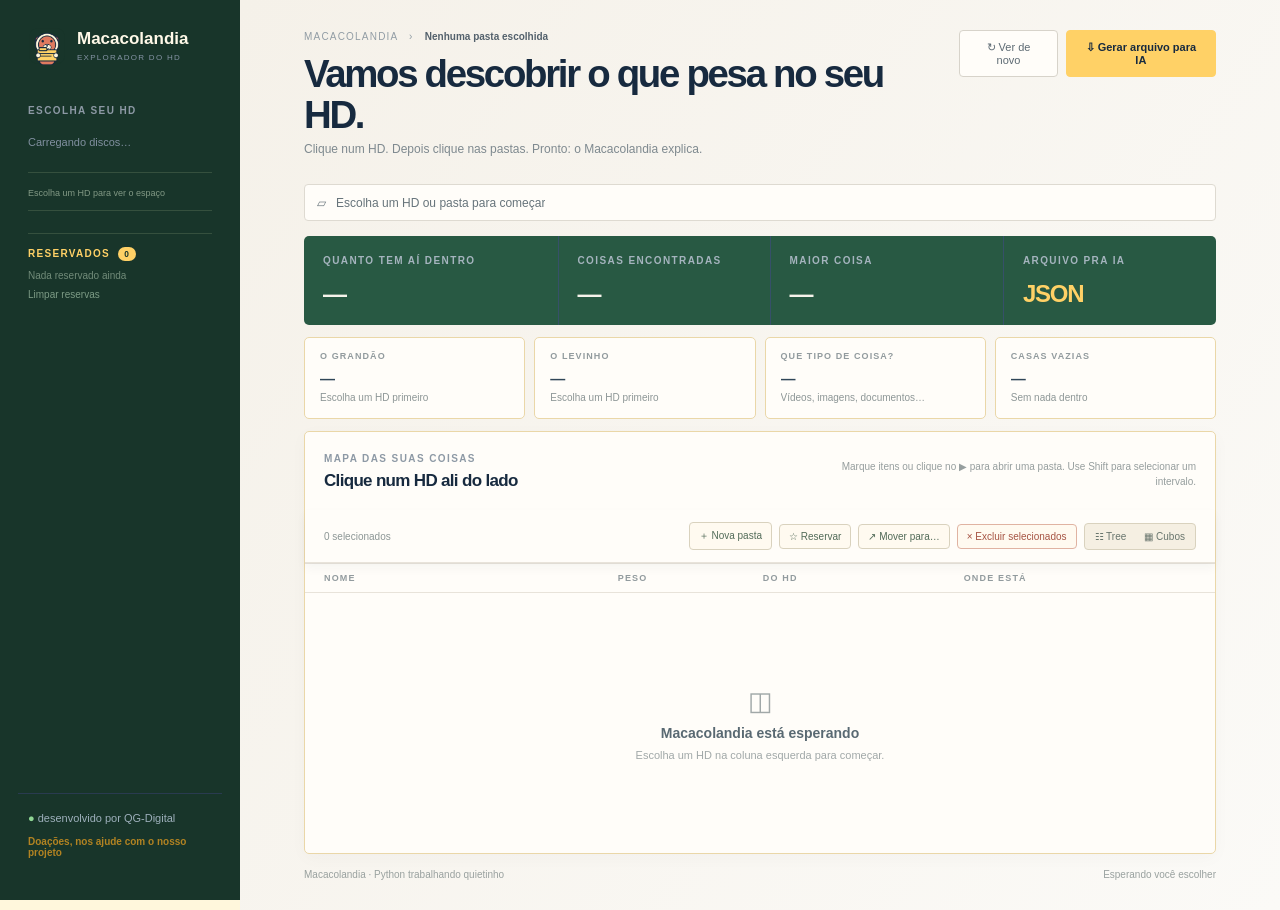
==== commit 25726c62: "Add files via upload" ====
--- a/index.html
+++ b/index.html
@@ -1,38 +1 @@
-<!doctype html>
-<html lang="pt-BR">
-<head>
-  <meta charset="UTF-8">
-  <meta name="viewport" content="width=device-width, initial-scale=1.0">
-  <meta name="description" content="Macacolandia: um explorador visual para organizar arquivos e pastas do seu HD.">
-  <title>Macacolandia — Explorador visual de arquivos</title>
-  <link rel="stylesheet" href="./style.css">
-  <link rel="icon" type="image/x-icon" href="./macacolandia-logo.ico">
-</head>
-<body>
-  <header class="topbar">
-    <a class="brand" href="#inicio" aria-label="Macacolandia início"><img class="brand-logo" src="./macacolandia-logo.png" alt=""><span>Macacolandia</span></a>
-    <nav aria-label="Navegação principal"><a href="#recursos">Recursos</a><a href="#download">Download</a><a class="nav-button" href="https://github.com/QG-Digital/Macacolandia" target="_blank" rel="noreferrer">GitHub ↗</a></nav>
-  </header>
-
-  <main id="inicio">
-    <section class="hero">
-      <div class="hero-copy">
-        <p class="eyebrow">EXPLORADOR VISUAL DE HD</p>
-        <h1>Entenda onde seus arquivos <em>vivem.</em></h1>
-        <p class="intro">Macacolandia transforma pastas, imagens e arquivos em uma visão clara para você encontrar, organizar e mover tudo com mais segurança.</p>
-        <div class="hero-actions"><a class="button primary" href="#download">Baixar Macacolandia <span>↓</span></a><a class="text-link" href="#recursos">Conhecer recursos <span>→</span></a></div>
-      </div>
-      <div class="hero-art" aria-hidden="true"><div class="folder folder-back"></div><div class="folder folder-main"><span class="folder-tab"></span><div class="folder-lines"><i></i><i></i><i></i></div></div><div class="node node-one"></div><div class="node node-two"></div><div class="node node-three"></div><div class="art-caption">TREE / CUBOS / LOCAL</div></div>
-    </section>
-
-    <section class="quick-note"><span>01</span><p>Uma leitura mais humana do espaço ocupado no seu computador.</p><span>MACACOLANDIA / QG DIGITAL</span></section>
-
-    <section id="recursos" class="features section-wrap"><div class="section-heading"><p class="eyebrow">O QUE VOCÊ ENCONTRA</p><h2>Menos caminhos escondidos.<br><em>Mais contexto.</em></h2></div><div class="feature-grid"><article><span class="feature-number">01</span><h3>Tree ou Cubos</h3><p>Escolha a visão que faz sentido para você: hierarquia de pastas ou cartões em um grid visual.</p></article><article><span class="feature-number">02</span><h3>Miniaturas e leitura</h3><p>Veja imagens e abra arquivos de texto, código e configurações sem sair do aplicativo.</p></article><article><span class="feature-number">03</span><h3>Organização direta</h3><p>Arraste arquivos e pastas para mover, crie subpastas e mantenha tudo no lugar.</p></article></div></section>
-
-    <section id="download" class="download section-wrap"><div><p class="eyebrow">VERSÃO PARA DESKTOP</p><h2>Pronto para conhecer<br><em>seu HD?</em></h2><p class="download-copy">Baixe a versão mais recente do Macacolandia pelo repositório oficial ou acompanhe a evolução do projeto no GitHub.</p></div><div class="download-card"><img class="download-icon" src="./macacolandia-logo.png" alt=""><strong>Macacolandia</strong><span>Windows · aplicativo desktop</span><a class="button primary full" href="https://github.com/QG-Digital/Macacolandia/releases/latest" target="_blank" rel="noreferrer">Baixar versão mais recente <span>↗</span></a><small>O download abre a página oficial de releases.</small></div></section>
-  </main>
-
-  <footer><span class="brand-footer">Macacolandia</span><span>Desenvolvido pela QG Digital</span><a href="https://github.com/QG-Digital/Macacolandia" target="_blank" rel="noreferrer">Repositório ↗</a></footer>
-  <script src="./script.js"></script>
-</body>
-</html>
+<!doctype html><html lang="pt-BR"><head><meta charset="UTF-8"><link rel="icon" type="image/x-icon" href="macacolandia-logo.ico"><meta name="viewport" content="width=device-width,initial-scale=1"><title>Macacolandia — Explorador do HD</title><link rel="stylesheet" href="desktop.css"><script src="https://sdk.mercadopago.com/js/v2"></script></head><body><div class="shell"><aside><div class="brand"><img class="app-logo" src="macacolandia-logo.png" alt=""><div><b>Macacolandia</b><small>EXPLORADOR DO HD</small></div></div><div class="eyebrow">ESCOLHA SEU HD</div><div id="drives" class="drives"><span class="muted">Carregando discos…</span></div><div id="diskInfo" class="disk-info"><small>Escolha um HD para ver o espaço</small></div><div class="reserved"><div class="reserved-title">RESERVADOS <small id="reservedCount">0</small></div><div id="reservedList" class="reserved-list"><small>Nada reservado ainda</small></div><button class="clear-reserved" onclick="clearReserved()">Limpar reservas</button></div><div class="aside-foot"><span>●</span> desenvolvido por QG-Digital<br><button class="donate-link" onclick="openDonation()">Doações, nos ajude com o nosso projeto</button></div></aside><main><header><div><div class="crumb">MACACOLANDIA　›　<b id="rootName">Nenhuma pasta escolhida</b></div><h1>Vamos descobrir o que pesa no seu HD.</h1><p class="sub">Clique num HD. Depois clique nas pastas. Pronto: o Macacolandia explica.</p></div><div class="actions"><button class="secondary" onclick="scanCurrent()">↻ Ver de novo</button><button class="primary" onclick="exportJson()">⇩ Gerar arquivo para IA</button></div></header><div class="path"><span>▱</span><span id="currentPath">Escolha um HD ou pasta para começar</span></div><div id="status" class="status hidden"></div><section class="summary"><div><label>QUANTO TEM AÍ DENTRO</label><strong id="total">—</strong></div><div><label>COISAS ENCONTRADAS</label><strong id="count">—</strong></div><div><label>MAIOR COISA</label><strong id="largest">—</strong></div><div><label>ARQUIVO PRA IA</label><strong class="json">JSON</strong></div></section><section id="insights" class="insights"><div><span>O GRANDÃO</span><b id="heaviest">—</b><small id="heavyText">Escolha um HD primeiro</small></div><div><span>O LEVINHO</span><b id="lightest">—</b><small id="lightText">Escolha um HD primeiro</small></div><div><span>QUE TIPO DE COISA?</span><b id="fileTypes">—</b><small id="typeText">Vídeos, imagens, documentos…</small></div><div><span>CASAS VAZIAS</span><b id="emptyFolders">—</b><small>Sem nada dentro</small></div></section><section class="panel tree-panel"><div class="panel-head"><div><label>MAPA DAS SUAS COISAS</label><h2 id="treeTitle">Clique num HD ali do lado</h2></div><div class="hint">Marque itens ou clique no ▶ para abrir uma pasta. Use Shift para selecionar um intervalo.</div></div><div class="file-actions"><span id="selectedText">0 selecionados</span><button onclick="createFolder()">＋ Nova pasta</button><button onclick="reserveSelected()">☆ Reservar</button><button onclick="moveSelected()">↗ Mover para…</button><button class="danger" onclick="deleteSelected()">× Excluir selecionados</button><div class="view-toggle" role="group" aria-label="Tipo de visão"><button id="viewTree" class="view-btn" onclick="setViewMode('tree')">☷ Tree</button><button id="viewCubes" class="view-btn" onclick="setViewMode('cubes')">▦ Cubos</button></div></div><div id="treeHead" class="tree-head"><span>NOME</span><span>PESO</span><span>DO HD</span><span>ONDE ESTÁ</span></div><div id="tree" class="tree"><div class="empty">◫<b>Macacolandia está esperando</b><span>Escolha um HD na coluna esquerda para começar.</span></div></div></section><footer><span>Macacolandia · Python trabalhando quietinho</span><span id="scanInfo">Esperando você escolher</span></footer></main></div><div id="preview" class="preview hidden"><div class="preview-box"><button class="close" onclick="closePreview()">×</button><span id="previewKind" class="eyebrow">PRÉVIA</span><h2 id="previewTitle">Arquivo</h2><div id="previewBody"></div></div></div><div id="folderModal" class="modal hidden" role="dialog" aria-modal="true" aria-labelledby="folderModalTitle"><div class="modal-box"><button class="close" onclick="closeFolderModal()">×</button><span class="eyebrow">NOVA PASTA</span><h2 id="folderModalTitle">Criar subpasta</h2><p id="folderModalText">Escolha um nome para a nova pasta.</p><label class="modal-label" for="folderName">Nome da pasta</label><input id="folderName" class="modal-input" type="text" maxlength="120" placeholder="Ex.: Projetos" autocomplete="off"><div class="modal-actions"><button class="secondary" onclick="closeFolderModal()">Cancelar</button><button class="primary" onclick="submitCreateFolder()">Criar pasta</button></div></div></div><div id="confirmModal" class="modal hidden" role="dialog" aria-modal="true" aria-labelledby="confirmModalTitle"><div class="modal-box"><button class="close" onclick="resolveConfirmation(false)">×</button><span id="confirmModalEyebrow" class="eyebrow">CONFIRMAÇÃO</span><h2 id="confirmModalTitle">Confirmar ação</h2><p id="confirmModalText"></p><div class="modal-actions"><button class="secondary" onclick="resolveConfirmation(false)">Cancelar</button><button id="confirmModalOk" class="primary" onclick="resolveConfirmation(true)">Confirmar</button></div></div></div><div id="donationModal" class="modal hidden" role="dialog" aria-modal="true" aria-labelledby="donationTitle"><div class="modal-box donation-box"><button class="close" onclick="closeDonation()">×</button><span class="eyebrow">APOIE O PROJETO</span><h2 id="donationTitle">Ajude o Macacolandia a continuar</h2><p class="donation-intro">Escolha um valor e um método. O pagamento é processado pelo servidor externo de pagamentos.</p><label class="modal-label" for="donationAmount">Valor da doação</label><div class="money-input"><span>R$</span><input id="donationAmount" class="modal-input" type="number" min="1" step="0.01" value="10.00"></div><div class="donation-tabs"><button id="donationPixTab" class="view-btn active" onclick="setDonationMethod('pix')">Pix</button><button id="donationCardTab" class="view-btn" onclick="setDonationMethod('card')">Cartão de crédito</button></div><div id="donationPixPanel"><button class="primary wide" onclick="generateDonationPix()">Gerar QR Code Pix</button><div id="pixResult" class="donation-result hidden"></div></div><div id="donationCardPanel" class="hidden"><form id="donation-card-form" class="donation-card-form"><div class="mp-card-field"><label>Número do cartão</label><div id="donation-card-number" class="mp-card-input"></div></div><div class="mp-card-row"><div class="mp-card-field"><label>Validade</label><div id="donation-card-expiration" class="mp-card-input"></div><small class="mp-card-helper">MM/AA</small></div><div class="mp-card-field"><label>CVV</label><div id="donation-card-cvv" class="mp-card-input"></div></div></div><div class="mp-card-field"><label>Nome impresso no cartão</label><input id="donation-card-name" class="modal-input" placeholder="Nome completo" autocomplete="cc-name"></div><div class="mp-card-field"><label>CPF ou CNPJ</label><input id="donation-card-document" class="modal-input" placeholder="Somente números" inputmode="numeric" autocomplete="off"></div><div class="mp-card-field"><label>E-mail para confirmação</label><input id="donation-card-email" class="modal-input" type="email" placeholder="seu@email.com" autocomplete="email"></div><div class="donation-technical-fields" aria-hidden="true"><select id="donation-card-issuer"><option value=""></option></select><select id="donation-card-installments"><option value="1">1x</option></select><select id="donation-card-identification-type"><option value="CPF">CPF</option><option value="CNPJ">CNPJ</option></select></div><p class="donation-note">Pagamento à vista em 1x. O cartão é tokenizado pelo Mercado Pago; o Macacolandia não salva número nem CVV.</p><button class="primary wide" type="submit">Pagar com cartão</button></form></div><div id="donationStatus" class="donation-status hidden"></div></div></div><script src="desktop.js"></script></body></html>
--- a/desktop.css
+++ b/desktop.css
@@ -0,0 +1,23 @@
+*{box-sizing:border-box}html{scroll-behavior:smooth}body{margin:0;background:#fff7dc;color:#172a3f;font-family:Verdana,Geneva,sans-serif;font-size:12px}button,input{font:inherit}.shell{display:flex;min-height:100vh;align-items:flex-start}aside{position:sticky;top:0;width:240px;flex:0 0 240px;height:100vh;max-height:100vh;overflow:auto;background:#18352a;color:#fff9e8;padding:27px 18px;display:flex;flex-direction:column;scrollbar-width:thin;scrollbar-color:#416a50 #18352a}.brand{display:flex;align-items:center;gap:11px;padding:0 10px 40px}.mark{font:700 34px Georgia;color:#ffd166;transform:rotate(-32deg)}.brand b{display:block;font:700 17px Verdana,Geneva,sans-serif}.brand small{color:#8594a5;font-size:8px;letter-spacing:.16em}.eyebrow,label{font-size:10px;letter-spacing:.14em;font-weight:700;color:#8d99a5}.eyebrow{padding:0 10px 10px}.drives{display:flex;flex-direction:column;gap:3px}.drive{border:0;background:transparent;color:#c4ced6;text-align:left;padding:11px 10px;border-radius:5px;display:flex;gap:10px;align-items:center;cursor:pointer;font-size:12px}.drive-loading,.drive-error{padding:12px 10px;color:#a9b8ad;font-size:11px;line-height:1.55;display:flex;gap:8px;align-items:flex-start}.drive-loading small{display:block;color:#738d7d;font-size:10px}.drive-error{display:block;color:#e5b79d}.drive-error button{display:block;margin-top:8px;border:1px solid #617562;background:transparent;color:#ffd166;padding:6px 8px;border-radius:4px;font-size:10px;cursor:pointer}.drive-error button:hover{background:#2f6d4d}.drive:hover,.drive.active{background:#2f6d4d;color:#fff}.drive.active{box-shadow:inset 3px 0 #ffd166}.drive b{display:block}.drive small{display:block;color:#8493a3;font-size:10px;margin-top:2px}.pick{margin:15px 10px;border:1px solid #506277;background:transparent;color:#e6ebed;padding:9px;border-radius:4px;cursor:pointer;font-size:11px}.disk-info{margin:14px 10px 0;padding:12px 0;border-top:1px solid #35503e;border-bottom:1px solid #35503e;color:#b9cbb9;font-size:10px}.disk-name{color:#ffd166;font-weight:700;overflow:hidden;text-overflow:ellipsis;white-space:nowrap}.banana-status{font-size:16px;margin:9px 0 8px;white-space:nowrap}.banana-status b{font-size:10px;color:#dbe9d7;margin-left:4px}.disk-grid{display:grid;grid-template-columns:repeat(3,1fr);gap:6px}.disk-grid b{display:block;color:#fff9e8;font-size:11px}.disk-grid small,.disk-info>small{display:block;color:#829985;font-size:9px;margin-top:3px}.disk-bar{height:4px;background:#294634;margin-top:9px}.disk-bar i{display:block;height:100%;background:#e07a5f}.risk{background:#fff0ec!important;box-shadow:inset 4px 0 #cf5c4c}.risk-badge{background:#cf5c4c;color:#fff;padding:3px 5px;border-radius:3px;font-size:8px;font-weight:700;letter-spacing:.04em;margin-left:5px;flex:none}.github-btn{border:1px solid #e1b1a5;background:#fff7f4;color:#a54d40;border-radius:3px;font-size:8px;padding:3px 5px;margin-left:3px;cursor:pointer}.github-btn:hover{background:#f9dcd4}.reserved{margin:22px 10px 0;border-top:1px solid #35503e;padding-top:14px}.reserved-title{color:#ffd166;font-size:10px;font-weight:700;letter-spacing:.13em}.reserved-title small{background:#ffd166;color:#18352a;border-radius:10px;padding:2px 6px;margin-left:4px}.reserved-list{margin-top:9px;max-height:180px;overflow:auto}.reserved-list>small{color:#718b79;font-size:10px}.reserved-item{display:flex;align-items:center;gap:6px;padding:7px 0;color:#d5e1d5;font-size:10px}.reserved-item b{min-width:0;overflow:hidden;text-overflow:ellipsis;white-space:nowrap;font-weight:500}.reserved-item button{margin-left:auto;background:transparent;border:0;color:#9cb49f;cursor:pointer}.clear-reserved{margin-top:7px;background:transparent;border:0;color:#7c9b85;font-size:10px;cursor:pointer;padding:0}.clear-reserved:hover{color:#ffd166}.pick:hover{border-color:#ffd166;color:#ffd166}.muted{padding:10px;color:#8190a0;font-size:11px}.aside-foot{margin-top:auto;border-top:1px solid #293b50;padding:15px 10px;color:#9eb0bc;font-size:11px;line-height:1.7}.aside-foot span{color:#8fd694}.aside-foot small{color:#66798e}main{flex:1;min-width:0;padding:30px 5vw;background:linear-gradient(125deg,#f5f1e9,#fbfaf7);min-height:100vh}header{display:flex;justify-content:space-between;gap:25px;align-items:flex-start}.crumb{color:#929da5;font-size:10px;letter-spacing:.12em}.crumb b{color:#53616c;letter-spacing:0}h1,h2,h3,strong{font-family:Verdana,Geneva,sans-serif}h1{font-size:clamp(27px,3vw,40px);letter-spacing:-.06em;line-height:1.06;margin:10px 0 7px}.sub{margin:0;color:#7e898f;font-size:12px}.actions{display:flex;gap:8px}.primary,.secondary{padding:10px 14px;border-radius:4px;border:1px solid #d7d3ca;font-size:11px;cursor:pointer}.primary{background:#ffd166;border-color:#ffd166;color:#172a3f;font-weight:700}.secondary{background:#fffdf9;color:#5d6a73}.primary:hover{background:#ffc85c}.path{height:37px;display:flex;align-items:center;gap:10px;background:#fffdf9;border:1px solid #dedad1;border-radius:4px;margin:28px 0 15px;padding:0 12px;color:#67747b;font-size:12px;white-space:nowrap;overflow:hidden}.path span:nth-child(2){overflow:hidden;text-overflow:ellipsis}.status{background:#e6f0ed;color:#3e6c66;border:1px solid #cbe0d9;padding:8px 11px;font-size:11px;margin-bottom:12px}.hidden{display:none!important}.status.error{background:#f8e8e1;color:#8c5045}.loader{width:22px;height:22px;border:2px solid #d9e1de;border-top-color:#c99125;border-radius:50%;animation:spin .8s linear infinite}.loader.mini{display:inline-block;width:12px;height:12px;border-width:2px;vertical-align:-2px}@keyframes spin{to{transform:rotate(360deg)}}.child-loading{padding:9px 19px;border-bottom:1px solid #eeeae3;color:#8c9698;font-size:11px;background:#fcfaf5}.child-empty{padding:8px 19px;color:#a0a7a6;font-size:10px;border-bottom:1px solid #eeeae3}.summary{display:grid;grid-template-columns:1.2fr 1fr 1.1fr 1fr;background:#285943;color:#f6f3eb;border-radius:5px;margin-bottom:12px}.summary>div{padding:17px 19px;border-right:1px solid #365069}.summary>div:last-child{border:0}.summary label{color:#a5b4be}.summary strong{display:block;font-size:24px;margin-top:13px;letter-spacing:-.05em}.summary .json{color:#ffd166}.panel{background:#fffdf9;border:1px solid #ead7a8;border-radius:5px;box-shadow:0 4px 18px #1a2b3b07}.tree-panel{overflow:hidden}.panel-head{display:flex;justify-content:space-between;align-items:flex-start;padding:19px}.panel-head h2{font-size:17px;letter-spacing:-.04em;margin:6px 0 0}.hint{font-size:10px;color:#969e9e;margin-top:9px;max-width:360px;text-align:right;line-height:1.45}.tree-head,.tree-row{display:grid;grid-template-columns:1.5fr .7fr 1fr 1.25fr;gap:15px;align-items:center}.tree-head{border-block:1px solid #e8e3da;padding:9px 19px;color:#929b9e;font-size:9px;letter-spacing:.13em;font-weight:700}.tree-row{width:100%;border:0;border-bottom:1px solid #eeeae3;background:transparent;padding:12px 19px;text-align:left;color:#54636e;font-size:11px;cursor:pointer}.tree-row.selected{background:#fff7db;box-shadow:inset 3px 0 #ffd166}.check{accent-color:#2f8a56;width:14px;height:14px;flex:none;cursor:pointer}.file-actions{display:flex;align-items:center;gap:7px;padding:0 19px 12px;border-bottom:1px solid #e8e3da;flex-wrap:wrap}.file-actions>span{margin-right:auto;color:#8c9695;font-size:10px}.file-actions button{border:1px solid #d9d2be;background:#fffaf0;color:#526b58;padding:6px 9px;border-radius:4px;font-size:10px;cursor:pointer}.file-actions button:hover{background:#fff0c2}.file-actions .danger{color:#a65443;border-color:#e0b3a2}.file-actions .danger:hover{background:#f9e2d9}.view-toggle{display:flex;gap:4px;border:1px solid #d9d2be;border-radius:4px;padding:3px;background:#f5efe2}.view-btn{border:0!important;background:transparent!important;color:#68756d!important;padding:4px 7px!important}.view-btn.active{background:#285943!important;color:#fff9e8!important}.tree-row:hover{background:#faf8f3}.tree-name{display:flex;gap:8px;align-items:center;min-width:0}.toggle{width:13px;color:#b28322;font-size:12px}.folder{color:#c99020}.tree-name b{white-space:nowrap;overflow:hidden;text-overflow:ellipsis;color:#304658}.size{font-weight:700;color:#3d5260}.usage{display:flex;align-items:center;gap:8px}.bar{height:5px;flex:1;background:#e8e2d8}.bar i{display:block;height:100%;background:#d2a13c}.usage small{width:34px;color:#8f989b}.path-cell{font-size:10px;color:#9ba2a2;white-space:nowrap;overflow:hidden;text-overflow:ellipsis}.empty{height:260px;display:flex;flex-direction:column;align-items:center;justify-content:center;gap:8px;color:#a1a8a8;font-size:26px}.empty b{font:600 14px Verdana,Geneva,sans-serif;color:#596972}.empty span{font-size:11px}.cube-grid{display:grid;grid-template-columns:repeat(auto-fill,minmax(205px,1fr));gap:12px;padding:16px;background:#fcfaf5}.cube-card{position:relative;min-height:154px;border:1px solid #ead7a8;border-radius:8px;background:#fffdf9;padding:15px;box-shadow:0 4px 10px #1a2b3b08;cursor:pointer;transition:transform .15s ease,box-shadow .15s ease,border-color .15s ease}.cube-card:hover{transform:translateY(-2px);box-shadow:0 8px 18px #1a2b3b16;border-color:#d2a13c}.cube-card.selected{background:#fff7db;border-color:#ffd166;box-shadow:inset 3px 0 #ffd166,0 5px 14px #d2a13c25}.cube-card .check{position:absolute;top:13px;right:13px}.cube-icon{font-size:27px;color:#c99020;margin-bottom:12px}.cube-title{display:block;max-width:calc(100% - 25px);font-weight:700;color:#304658;white-space:nowrap;overflow:hidden;text-overflow:ellipsis}.cube-meta{display:block;color:#8a9698;font-size:10px;margin-top:8px;line-height:1.5}.cube-bar{height:5px;background:#e8e2d8;margin-top:13px}.cube-bar i{display:block;height:100%;background:#d2a13c}.cube-open{position:absolute;right:12px;bottom:11px;color:#b28322;font-size:13px}.cube-children{grid-column:1/-1;display:grid;grid-template-columns:repeat(auto-fill,minmax(180px,1fr));gap:10px;margin:-3px 0 5px 18px;padding:10px 0 0 15px;border-left:2px solid #ead7a8}.cube-children .cube-card{min-height:135px}.cube-loading,.cube-empty{grid-column:1/-1;padding:12px;color:#8c9698;font-size:11px}.risk{background:#fff0ec!important;box-shadow:inset 4px 0 #cf5c4c}.risk-badge{background:#cf5c4c;color:#fff;padding:3px 5px;border-radius:3px;font-size:8px;font-weight:700;letter-spacing:.04em;margin-left:5px;flex:none}.github-btn{border:1px solid #e1b1a5;background:#fff7f4;color:#a54d40;border-radius:3px;font-size:8px;padding:3px 5px;margin-left:3px;cursor:pointer}.github-btn:hover{background:#f9dcd4}footer{display:flex;justify-content:space-between;padding-top:15px;color:#99a19f;font-size:10px}.insights{display:grid;grid-template-columns:repeat(4,1fr);gap:9px;margin-bottom:12px}.insights>div{background:#fffdf9;border:1px solid #ead7a8;border-radius:5px;padding:13px 15px;min-height:82px}.insights span{display:block;color:#929b9e;font-size:9px;letter-spacing:.12em;font-weight:700}.insights b{display:block;font:600 15px Verdana,Geneva,sans-serif;color:#304658;margin-top:9px;white-space:nowrap;overflow:hidden;text-overflow:ellipsis}.insights small{display:block;color:#8d9696;font-size:10px;margin-top:5px;white-space:nowrap;overflow:hidden;text-overflow:ellipsis}.preview{position:fixed;inset:0;background:#18352acc;display:flex;align-items:center;justify-content:center;padding:25px;z-index:10}.preview-box{position:relative;background:#fffdf9;border-radius:6px;max-width:780px;max-height:85vh;overflow:auto;padding:24px;min-width:420px;box-shadow:0 18px 55px #0d1a2b66}.preview-box h2{font-size:20px;margin:7px 0 18px}.preview-box img,.preview-box video{display:block;max-width:700px;max-height:58vh;margin:auto;border-radius:3px;background:#ecedea}.preview-box audio{width:100%;min-width:360px}.close{position:absolute;top:12px;right:14px;border:0;background:transparent;font-size:23px;color:#68747b;cursor:pointer}.preview-note{color:#7d898d;font-size:12px;background:#f2efe8;padding:14px}@media(max-width:800px){aside{width:195px;flex-basis:195px}main{padding-inline:22px}.summary{grid-template-columns:1fr 1fr}.summary>div:nth-child(2){border:0}.summary>div{padding:14px}.actions{flex-direction:column}.tree-head,.tree-row{grid-template-columns:1.5fr .7fr 1fr}.tree-head span:last-child,.path-cell{display:none}}@media(max-width:600px){.shell{display:block}aside{position:relative;top:auto;width:100%;height:auto;max-height:none;padding:15px 18px;display:block}.brand{padding:0}.eyebrow,.drives,.pick,.aside-foot{display:none}main{padding:22px 15px}header{display:block}.actions{margin-top:16px;flex-direction:row;justify-content:flex-end}.summary{grid-template-columns:1fr 1fr}.summary strong{font-size:19px}.summary>div{border:0}.tree-head,.tree-row{grid-template-columns:1.4fr .75fr 1fr;padding-inline:12px}.tree-head{padding-inline:12px}.tree-head span:nth-child(4){display:none}.tree-row .path-cell{display:none}.file-actions{padding-inline:12px}.file-actions>span{width:100%;margin-right:0}.view-toggle{margin-left:auto}.panel-head{display:block;padding:14px}.hint{text-align:left;margin-top:10px}.cube-grid{grid-template-columns:1fr;padding:12px}.cube-children{margin-left:8px}.preview-box{min-width:0;width:100%}footer{line-height:1.6;display:block}}
+
+.modal{position:fixed;inset:0;z-index:20;display:flex;align-items:center;justify-content:center;padding:24px;background:#18352acc}.modal-box{position:relative;width:min(460px,100%);padding:28px;background:#fffdf9;border:1px solid #ead7a8;border-radius:8px;box-shadow:0 18px 55px #0d1a2b66}.modal-box h2{margin:7px 0 9px;font-size:21px;color:#304658}.modal-box p{margin:0 0 20px;color:#7d898d;font-size:11px;line-height:1.55}.modal-label{display:block;margin:0 0 7px;color:#53616c;font-size:10px;letter-spacing:.08em}.modal-input{width:100%;height:40px;padding:0 11px;border:1px solid #d9d2be;border-radius:5px;background:#fffaf0;color:#304658;outline:0}.modal-input:focus{border-color:#c99020;box-shadow:0 0 0 3px #ffd16644}.modal-actions{display:flex;justify-content:flex-end;gap:8px;margin-top:22px}.text-preview{max-width:700px;max-height:58vh;overflow:auto;margin:0;padding:16px;border:1px solid #e8e3da;border-radius:5px;background:#182a2a;color:#e8f1e8;font:12px/1.6 Consolas,Monaco,'Courier New',monospace;white-space:pre-wrap;overflow-wrap:anywhere}.text-preview code{font:inherit;color:inherit}@media(max-width:600px){.modal{padding:15px}.modal-box{padding:22px}.text-preview{max-height:62vh;font-size:11px}}
+
+/* Na visão Cubos, cada item expandido ocupa um cartão próprio no mesmo grid. */
+.cube-card-wrap{display:contents}.cube-children{display:contents;margin:0;padding:0;border:0}.cube-children .cube-card{min-height:154px}.cube-loading,.cube-empty{grid-column:1/-1;padding:14px 6px;margin:0;color:#8c9698;font-size:11px}
+
+.cube-thumb{display:block;width:100%;height:82px;object-fit:cover;border-radius:5px;background:#eef0e9;margin-bottom:12px}.cube-thumb.thumb-failed{display:none}.cube-card:has(.cube-thumb){padding-top:10px}.cube-card:has(.cube-thumb) .cube-title{margin-top:0}
+
+/* Ações sempre acessíveis durante a rolagem e destinos destacados no arrastar. */
+.tree-panel{overflow:visible}.file-actions{position:sticky;top:0;z-index:8;background:#fffdf9;padding-top:12px;box-shadow:0 5px 10px #1a2b3b0b}.tree-row.drag-over,.cube-card.drag-over,.reserved-item.drag-over{background:#e7f2e8!important;outline:2px dashed #4e9560;outline-offset:-2px}.tree-row[draggable="true"],.cube-card[draggable="true"],.reserved-item[draggable="true"]{cursor:grab}.tree-row[draggable="true"]:active,.cube-card[draggable="true"]:active,.reserved-item[draggable="true"]:active{cursor:grabbing}.reserved-folder{border-radius:4px;padding-inline:5px}.reserved-folder.drag-over{color:#fff9e8;background:#2f6d4d!important}
+@media(max-width:600px){.file-actions{top:0}}
+
+.modal .danger{background:#cf5c4c;border-color:#cf5c4c;color:#fff}.modal .danger:hover{background:#b94c3d}
+
+.donate-link{display:block;border:0;background:transparent;color:#b28322;font:600 10px Verdana,Geneva,sans-serif;text-align:left;padding:8px 0 0;cursor:pointer}.donate-link:hover{text-decoration:underline;color:#8d6616}.donation-box{width:min(520px,100%);max-height:88vh;overflow:auto}.donation-intro,.donation-note{color:#718087;font-size:11px;line-height:1.6}.donation-tabs{display:flex;gap:8px;margin:18px 0 14px}.donation-tabs .view-btn{flex:1}.money-input{display:flex;align-items:center;gap:8px}.money-input>span{font-weight:700;color:#304658}.money-input .modal-input{flex:1}.wide{width:100%;margin-top:12px}.donation-result{display:flex;flex-direction:column;align-items:center;gap:9px;margin-top:16px;padding:14px;background:#f3f6ef;border:1px solid #cfdcc7;border-radius:6px;color:#46644a;font-size:11px;text-align:center}.pix-qr{width:190px;height:190px;object-fit:contain;background:white;padding:8px;border-radius:4px}.donation-result textarea{width:100%;min-height:72px;resize:vertical;border:1px solid #d8dfd5;border-radius:4px;padding:8px;color:#536269;background:#fff;font:10px monospace}.donation-status{margin-top:12px;padding:9px 11px;border-radius:4px;background:#edf4e9;color:#4c704f;font-size:11px}.donation-status.error{background:#fff0ec;color:#a64d40}.empty-folder{animation:empty-folder-glow 1.8s ease-in-out infinite alternate}.cube-card.empty-folder{border-color:#e5b849;box-shadow:0 0 0 2px #f4d77c55,0 7px 18px #d2a13c45}.tree-row.empty-folder{background:#fff8dc;box-shadow:inset 4px 0 #e5b849,0 0 12px #e5b84933}@keyframes empty-folder-glow{from{filter:brightness(1)}to{filter:brightness(1.07)}}
+
+.donation-card-form{display:flex;flex-direction:column;gap:10px}.donation-card-form .mp-card-field{display:flex;flex-direction:column;gap:5px}.donation-card-form .mp-card-field label{color:#596972;font-size:10px;font-weight:700}.donation-card-form .mp-card-input,.donation-card-form input.modal-input{min-height:40px;border:1px solid #d8dfd5;border-radius:4px;background:#fff;padding:10px;color:#304658;font:12px Verdana,Geneva,sans-serif;box-sizing:border-box}.donation-card-form .mp-card-input{padding:0;display:flex;align-items:center}.donation-card-form .mp-card-row{display:grid;grid-template-columns:1fr 1fr;gap:10px}.donation-card-form .mp-card-helper{color:#899395;font-size:9px}.donation-technical-fields{position:absolute;width:1px;height:1px;overflow:hidden;opacity:0;pointer-events:none}.donation-card-form input:focus{outline:2px solid #e5c56b;outline-offset:1px}@media(max-width:600px){.donation-card-form .mp-card-row{grid-template-columns:1fr}}
+
+/* Checkout compacto: os campos não ocupam espaço excessivo no modal. */
+.donation-box{width:min(440px,calc(100vw - 34px))}.donation-card-form{max-width:360px;margin:0 auto}.donation-card-form .mp-card-input{height:34px;min-height:34px}.donation-card-form .mp-card-number-field,.donation-card-form .mp-card-number-field .mp-card-input{max-width:300px}.donation-card-form .mp-card-row{grid-template-columns:150px 96px;max-width:260px}.donation-card-form .mp-card-row .mp-card-input{width:100%}.donation-card-form input.modal-input{min-height:36px;padding:8px;font-size:11px}
+
+.app-logo{width:38px;height:38px;object-fit:contain;flex:none;border-radius:9px}.brand .app-logo+div{min-width:0}
